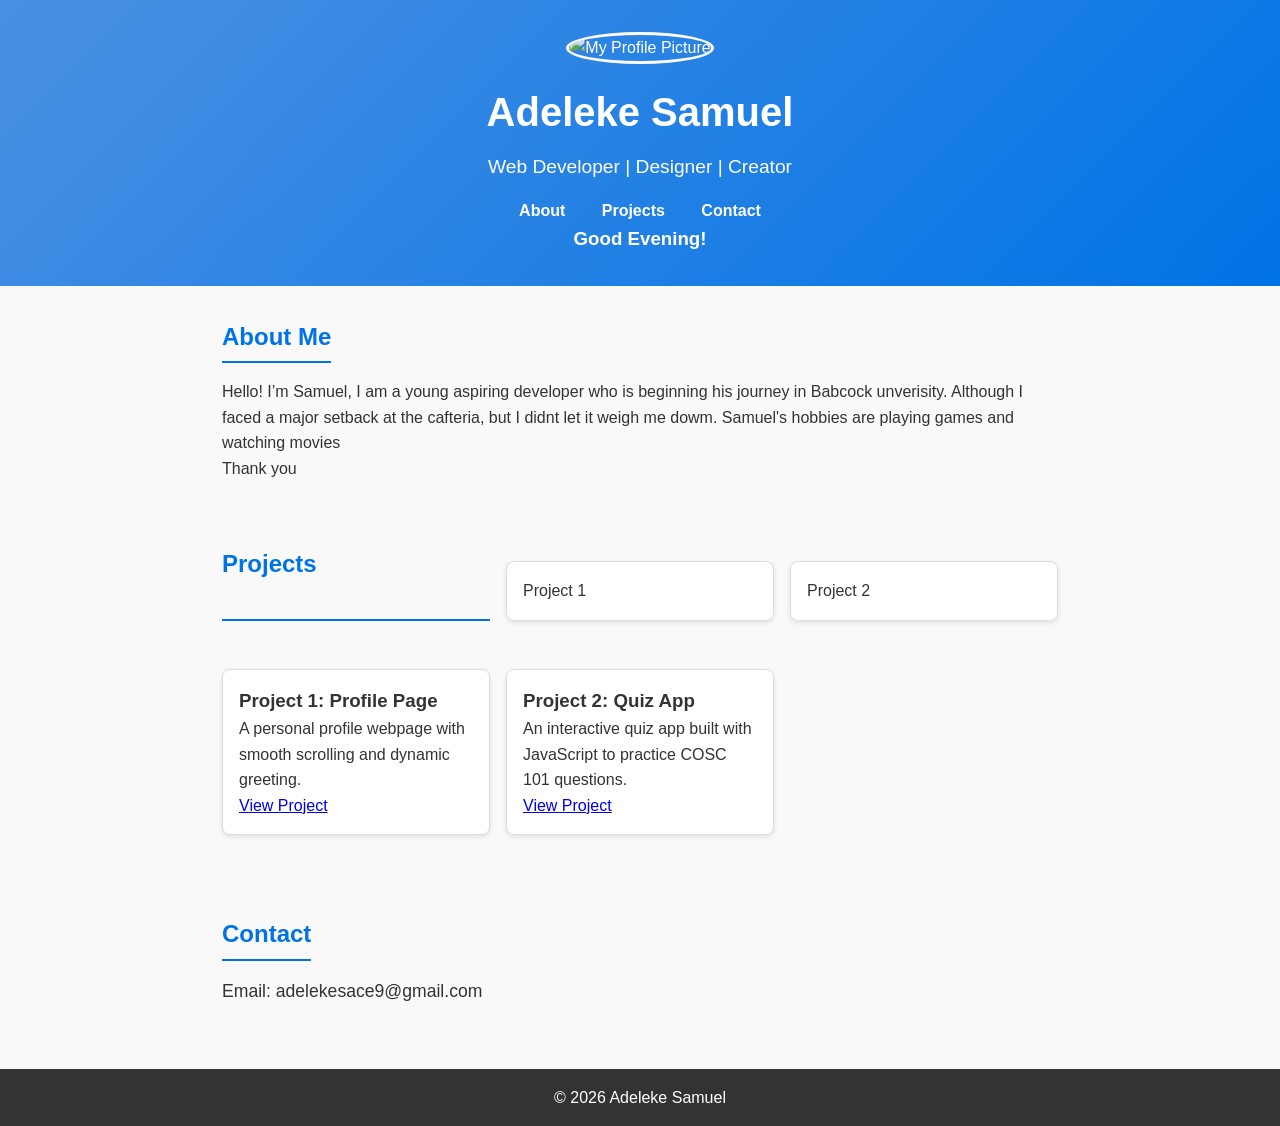
==== index.html @ ccddbafc "Add files via upload" ====
<!DOCTYPE html>
<html lang="en">
<head>
  <meta charset="UTF-8">
  <meta name="viewport" content="width=device-width, initial-scale=1.0">
  <title>About Samuel</title>
  <link rel="stylesheet" href="style.css">
  
</head>
<body>
    
<header>
    <img src="profile.jpeg/samuel.jpg.jpeg" alt="My Profile Picture">
    <h1> Adeleke Samuel </h1>
    <p>Web Developer | Designer | Creator</p>
    <nav>
      <a href="#about">About</a>
      <a href="#projects">Projects</a>
      <a href="#contact">Contact</a>
    </nav>
  </header>

  <section id="about">
    <h2>About Me</h2>
    <p>Hello! I’m Samuel, I am a  young aspiring developer who is beginning his journey in Babcock unverisity. Although I faced a major setback at the cafteria, but I didnt let it weigh me dowm. Samuel's hobbies are playing games and watching movies <br>Thank you</p>
  </section>

  <section id="projects">
    <h2>Projects</h2>
    <div class="project-card">Project 1</div>
    <div class="project-card">Project 2</div>
    <div class="project-card">
  <h3>Project 1: Profile Page</h3>
  <p>A personal profile webpage with smooth scrolling and dynamic greeting.</p>
  <a href="project1.html">View Project</a>
</div>

<div class="project-card">
  <h3>Project 2: Quiz App</h3>
  <p>An interactive quiz app built with JavaScript to practice COSC 101 questions.</p>
  <a href="project2.html">View Project</a>
</div>

  </section>

  <section id="contact">
    <h2>Contact</h2>
    <p>Email: adelekesace9@gmail.com</p>
  </section>
  


  <footer>
    <p>© 2026 Adeleke Samuel</p>
  </footer>
  <script src="script.js"></script>
</body>
</html>
---- style.css ----
/* General Reset */
* {
  margin: 0;
  padding: 0;
  box-sizing: border-box;
}

/* Body Styling */
body {
  font-family: 'Segoe UI', Tahoma, Geneva, Verdana, sans-serif;
  line-height: 1.6;
  background-color: #f9f9f9;
  color: #333;
}

/* Header */
header {
  background: linear-gradient(135deg, #4a90e2, #0073e6);
  color: white;
  text-align: center;
  padding: 2rem 1rem;
}

header h1 {
  font-size: 2.5rem;
  margin-bottom: 0.5rem;
}

header p {
  font-size: 1.2rem;
  margin-bottom: 1rem;
}

/* Navigation */
nav a {
  color: white;
  text-decoration: none;
  margin: 0 1rem;
  font-weight: bold;
  transition: color 0.3s ease;
}

nav a:hover {
  color: #ffdd57;
}

/* Sections */
section {
  padding: 2rem;
  max-width: 900px;
  margin: auto;
}

section h2 {
  color: #0073e6;
  margin-bottom: 1rem;
  border-bottom: 2px solid #0073e6;
  display: inline-block;
  padding-bottom: 0.3rem;
}

/* Project Cards */
.project-card {
  background: white;
  border: 1px solid #ddd;
  border-radius: 8px;
  padding: 1rem;
  margin: 1rem 0;
  box-shadow: 0 2px 5px rgba(0,0,0,0.1);
  transition: transform 0.3s ease;
}

.project-card:hover {
  transform: translateY(-5px);
}

/* Contact Section */
#contact p {
  font-size: 1.1rem;
}

/* Footer */
footer {
  background: #333;
  color: white;
  text-align: center;
  padding: 1rem;
  margin-top: 2rem;
}
.project-card.active {
  border: 2px solid #0073e6;
  background-color: #f0f8ff;
}
header img {
  width: 120px;
  height: 120px;
  border-radius: 50%;
  border: 3px solid white;
  margin-bottom: 1rem;
}
@media (max-width: 600px) {
  header h1 {
    font-size: 1.8rem;
  }
  nav a {
    display: block;
    margin: 0.5rem 0;
  }
}
body.dark {
  background-color: #121212;
  color: #f0f0f0;
}
#projects {
  display: grid;
  grid-template-columns: repeat(auto-fit, minmax(250px, 1fr));
  gap: 1rem;
}
header img {
  width: 120px;
  height: 120px;
  border-radius: 50%;   /* makes it circular */
  border: 3px solid white;
  margin-bottom: 1rem;
  object-fit: cover;    /* ensures the image fits nicely */
}
header img:hover {
  transform: scale(1.05);
  transition: transform 0.3s ease;
}
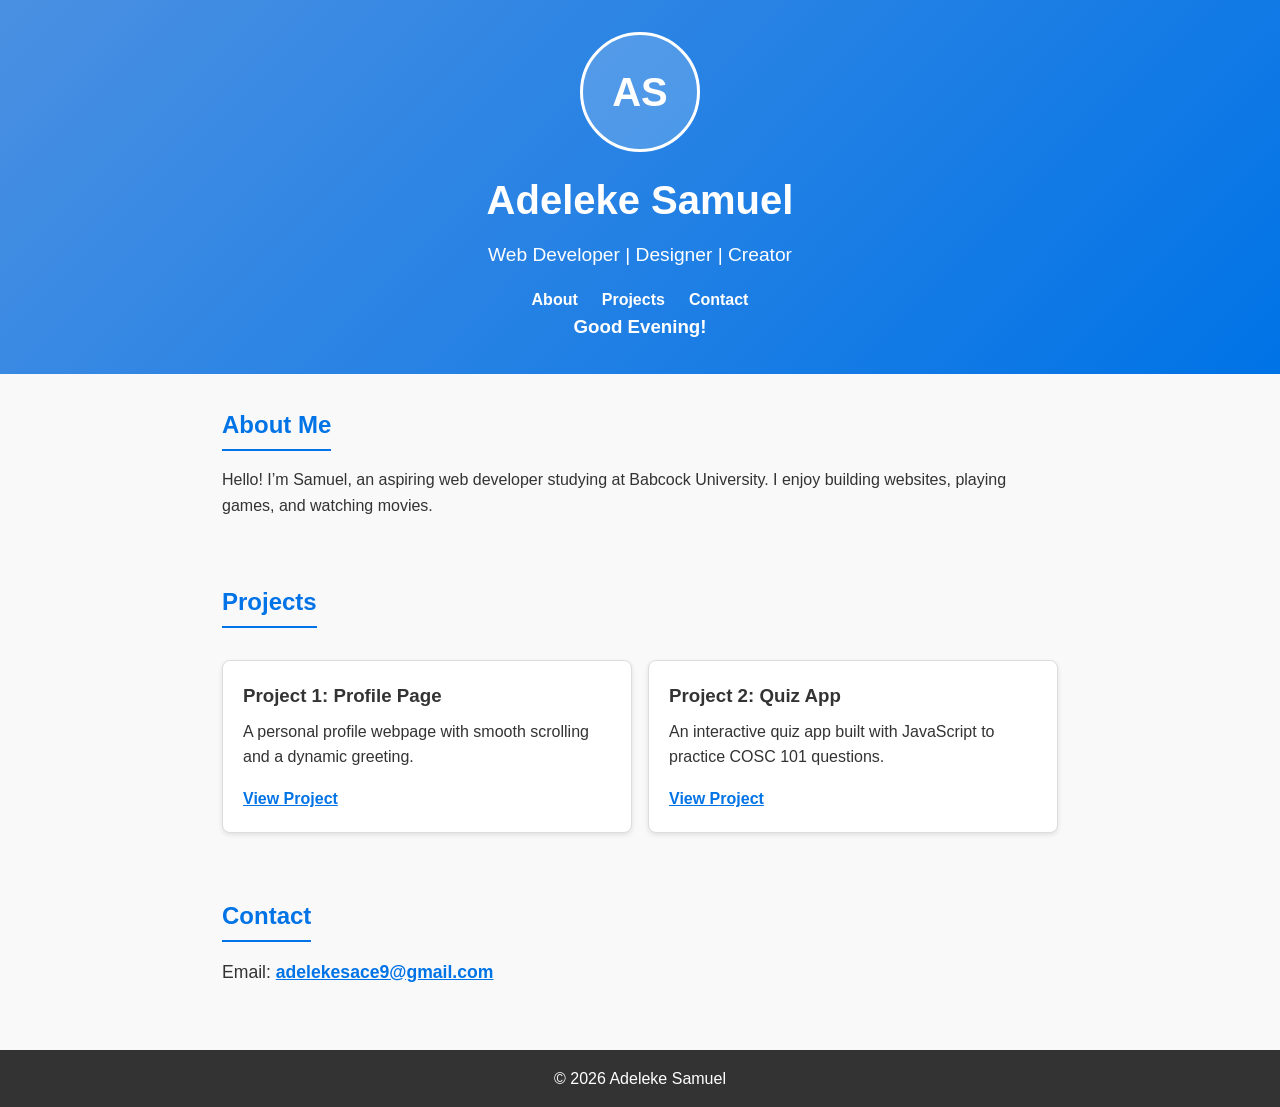
==== commit 8df094e5: "Improve portfolio page structure and accessibility Co-authored-by: copilot-swe-agent[bot] <198982749" ====
--- a/index.html
+++ b/index.html
@@ -1,58 +1,56 @@
-<!DOCTYPE html>
-<html lang="en">
-<head>
-  <meta charset="UTF-8">
-  <meta name="viewport" content="width=device-width, initial-scale=1.0">
-  <title>About Samuel</title>
-  <link rel="stylesheet" href="style.css">
-  
-</head>
-<body>
-    
-<header>
-    <img src="profile.jpeg/samuel.jpg.jpeg" alt="My Profile Picture">
-    <h1> Adeleke Samuel </h1>
-    <p>Web Developer | Designer | Creator</p>
-    <nav>
-      <a href="#about">About</a>
-      <a href="#projects">Projects</a>
-      <a href="#contact">Contact</a>
-    </nav>
-  </header>
-
-  <section id="about">
-    <h2>About Me</h2>
-    <p>Hello! I’m Samuel, I am a  young aspiring developer who is beginning his journey in Babcock unverisity. Although I faced a major setback at the cafteria, but I didnt let it weigh me dowm. Samuel's hobbies are playing games and watching movies <br>Thank you</p>
-  </section>
-
-  <section id="projects">
-    <h2>Projects</h2>
-    <div class="project-card">Project 1</div>
-    <div class="project-card">Project 2</div>
-    <div class="project-card">
-  <h3>Project 1: Profile Page</h3>
-  <p>A personal profile webpage with smooth scrolling and dynamic greeting.</p>
-  <a href="project1.html">View Project</a>
-</div>
-
-<div class="project-card">
-  <h3>Project 2: Quiz App</h3>
-  <p>An interactive quiz app built with JavaScript to practice COSC 101 questions.</p>
-  <a href="project2.html">View Project</a>
-</div>
-
-  </section>
-
-  <section id="contact">
-    <h2>Contact</h2>
-    <p>Email: adelekesace9@gmail.com</p>
-  </section>
-  
-
-
-  <footer>
-    <p>© 2026 Adeleke Samuel</p>
-  </footer>
-  <script src="script.js"></script>
-</body>
-</html>
+<!DOCTYPE html>
+<html lang="en">
+<head>
+  <meta charset="UTF-8">
+  <meta name="viewport" content="width=device-width, initial-scale=1.0">
+  <meta name="description" content="Portfolio of Adeleke Samuel, an aspiring web developer studying at Babcock University.">
+  <title>Adeleke Samuel | Web Developer</title>
+  <link rel="stylesheet" href="style.css">
+</head>
+<body>
+  <header>
+    <div class="profile-placeholder" aria-label="Initials of Adeleke Samuel">AS</div>
+    <h1>Adeleke Samuel</h1>
+    <p>Web Developer | Designer | Creator</p>
+    <nav>
+      <a href="#about">About</a>
+      <a href="#projects">Projects</a>
+      <a href="#contact">Contact</a>
+    </nav>
+  </header>
+
+  <main>
+    <section id="about">
+      <h2>About Me</h2>
+      <p>Hello! I’m Samuel, an aspiring web developer studying at Babcock University. I enjoy building websites, playing games, and watching movies.</p>
+    </section>
+
+    <section id="projects">
+      <h2>Projects</h2>
+      <div class="project-list">
+        <article class="project-card">
+          <h3>Project 1: Profile Page</h3>
+          <p>A personal profile webpage with smooth scrolling and a dynamic greeting.</p>
+          <a href="project1.html">View Project</a>
+        </article>
+
+        <article class="project-card">
+          <h3>Project 2: Quiz App</h3>
+          <p>An interactive quiz app built with JavaScript to practice COSC 101 questions.</p>
+          <a href="project2.html">View Project</a>
+        </article>
+      </div>
+    </section>
+
+    <section id="contact">
+      <h2>Contact</h2>
+      <p>Email: <a href="mailto:adelekesace9@gmail.com">adelekesace9@gmail.com</a></p>
+    </section>
+  </main>
+
+  <footer>
+    <p>© 2026 Adeleke Samuel</p>
+  </footer>
+  <script src="script.js"></script>
+</body>
+</html>
--- a/style.css
+++ b/style.css
@@ -1,130 +1,153 @@
-/* General Reset */
-* {
-  margin: 0;
-  padding: 0;
-  box-sizing: border-box;
-}
-
-/* Body Styling */
-body {
-  font-family: 'Segoe UI', Tahoma, Geneva, Verdana, sans-serif;
-  line-height: 1.6;
-  background-color: #f9f9f9;
-  color: #333;
-}
-
-/* Header */
-header {
-  background: linear-gradient(135deg, #4a90e2, #0073e6);
-  color: white;
-  text-align: center;
-  padding: 2rem 1rem;
-}
-
-header h1 {
-  font-size: 2.5rem;
-  margin-bottom: 0.5rem;
-}
-
-header p {
-  font-size: 1.2rem;
-  margin-bottom: 1rem;
-}
-
-/* Navigation */
-nav a {
-  color: white;
-  text-decoration: none;
-  margin: 0 1rem;
-  font-weight: bold;
-  transition: color 0.3s ease;
-}
-
-nav a:hover {
-  color: #ffdd57;
-}
-
-/* Sections */
-section {
-  padding: 2rem;
-  max-width: 900px;
-  margin: auto;
-}
-
-section h2 {
-  color: #0073e6;
-  margin-bottom: 1rem;
-  border-bottom: 2px solid #0073e6;
-  display: inline-block;
-  padding-bottom: 0.3rem;
-}
-
-/* Project Cards */
-.project-card {
-  background: white;
-  border: 1px solid #ddd;
-  border-radius: 8px;
-  padding: 1rem;
-  margin: 1rem 0;
-  box-shadow: 0 2px 5px rgba(0,0,0,0.1);
-  transition: transform 0.3s ease;
-}
-
-.project-card:hover {
-  transform: translateY(-5px);
-}
-
-/* Contact Section */
-#contact p {
-  font-size: 1.1rem;
-}
-
-/* Footer */
-footer {
-  background: #333;
-  color: white;
-  text-align: center;
-  padding: 1rem;
-  margin-top: 2rem;
-}
-.project-card.active {
-  border: 2px solid #0073e6;
-  background-color: #f0f8ff;
-}
-header img {
-  width: 120px;
-  height: 120px;
-  border-radius: 50%;
-  border: 3px solid white;
-  margin-bottom: 1rem;
-}
-@media (max-width: 600px) {
-  header h1 {
-    font-size: 1.8rem;
-  }
-  nav a {
-    display: block;
-    margin: 0.5rem 0;
-  }
-}
-body.dark {
-  background-color: #121212;
-  color: #f0f0f0;
-}
-#projects {
-  display: grid;
-  grid-template-columns: repeat(auto-fit, minmax(250px, 1fr));
-  gap: 1rem;
-}
-header img {
-  width: 120px;
-  height: 120px;
-  border-radius: 50%;   /* makes it circular */
-  border: 3px solid white;
-  margin-bottom: 1rem;
-  object-fit: cover;    /* ensures the image fits nicely */
-}
-header img:hover {
-  transform: scale(1.05);
-  transition: transform 0.3s ease;
-}
+* {
+  margin: 0;
+  padding: 0;
+  box-sizing: border-box;
+}
+
+html {
+  scroll-behavior: smooth;
+  scroll-padding-top: 1rem;
+}
+
+body {
+  font-family: 'Segoe UI', Tahoma, Geneva, Verdana, sans-serif;
+  line-height: 1.6;
+  background-color: #f9f9f9;
+  color: #333;
+}
+
+header {
+  background: linear-gradient(135deg, #4a90e2, #0073e6);
+  color: white;
+  text-align: center;
+  padding: 2rem 1rem;
+}
+
+header h1 {
+  font-size: 2.5rem;
+  margin-bottom: 0.5rem;
+}
+
+header p {
+  font-size: 1.2rem;
+  margin-bottom: 1rem;
+}
+
+nav {
+  display: flex;
+  justify-content: center;
+  flex-wrap: wrap;
+  gap: 0.5rem 1.5rem;
+}
+
+nav a {
+  color: white;
+  text-decoration: none;
+  font-weight: bold;
+  transition: color 0.3s ease;
+}
+
+nav a:hover {
+  color: #ffdd57;
+}
+
+nav a:focus-visible,
+a:focus-visible {
+  outline: 3px solid #ffdd57;
+  outline-offset: 3px;
+}
+
+section {
+  padding: 2rem;
+  max-width: 900px;
+  margin: auto;
+}
+
+section h2 {
+  color: #0073e6;
+  margin-bottom: 1rem;
+  border-bottom: 2px solid #0073e6;
+  display: inline-block;
+  padding-bottom: 0.3rem;
+}
+
+.project-list {
+  display: grid;
+  grid-template-columns: repeat(auto-fit, minmax(250px, 1fr));
+  gap: 1rem;
+  margin-top: 1rem;
+}
+
+.project-card {
+  background: white;
+  border: 1px solid #ddd;
+  border-radius: 8px;
+  padding: 1.25rem;
+  box-shadow: 0 2px 5px rgba(0,0,0,0.1);
+  transition: transform 0.3s ease;
+}
+
+.project-card:hover {
+  transform: translateY(-5px);
+}
+
+.project-card h3 {
+  margin-bottom: 0.5rem;
+}
+
+.project-card p {
+  margin-bottom: 1rem;
+}
+
+.project-card a,
+#contact a {
+  color: #0073e6;
+  font-weight: bold;
+}
+
+#contact p {
+  font-size: 1.1rem;
+}
+
+footer {
+  background: #333;
+  color: white;
+  text-align: center;
+  padding: 1rem;
+  margin-top: 2rem;
+}
+
+.profile-placeholder {
+  display: grid;
+  place-items: center;
+  width: 120px;
+  height: 120px;
+  border-radius: 50%;
+  border: 3px solid white;
+  margin-bottom: 1rem;
+  margin-inline: auto;
+  background: rgba(255, 255, 255, 0.18);
+  font-size: 2.5rem;
+  font-weight: bold;
+}
+
+@media (max-width: 600px) {
+  header h1 {
+    font-size: 1.8rem;
+  }
+
+  section {
+    padding: 1.5rem 1rem;
+  }
+}
+
+@media (prefers-reduced-motion: reduce) {
+  html {
+    scroll-behavior: auto;
+  }
+
+  .project-card,
+  nav a {
+    transition: none;
+  }
+}
